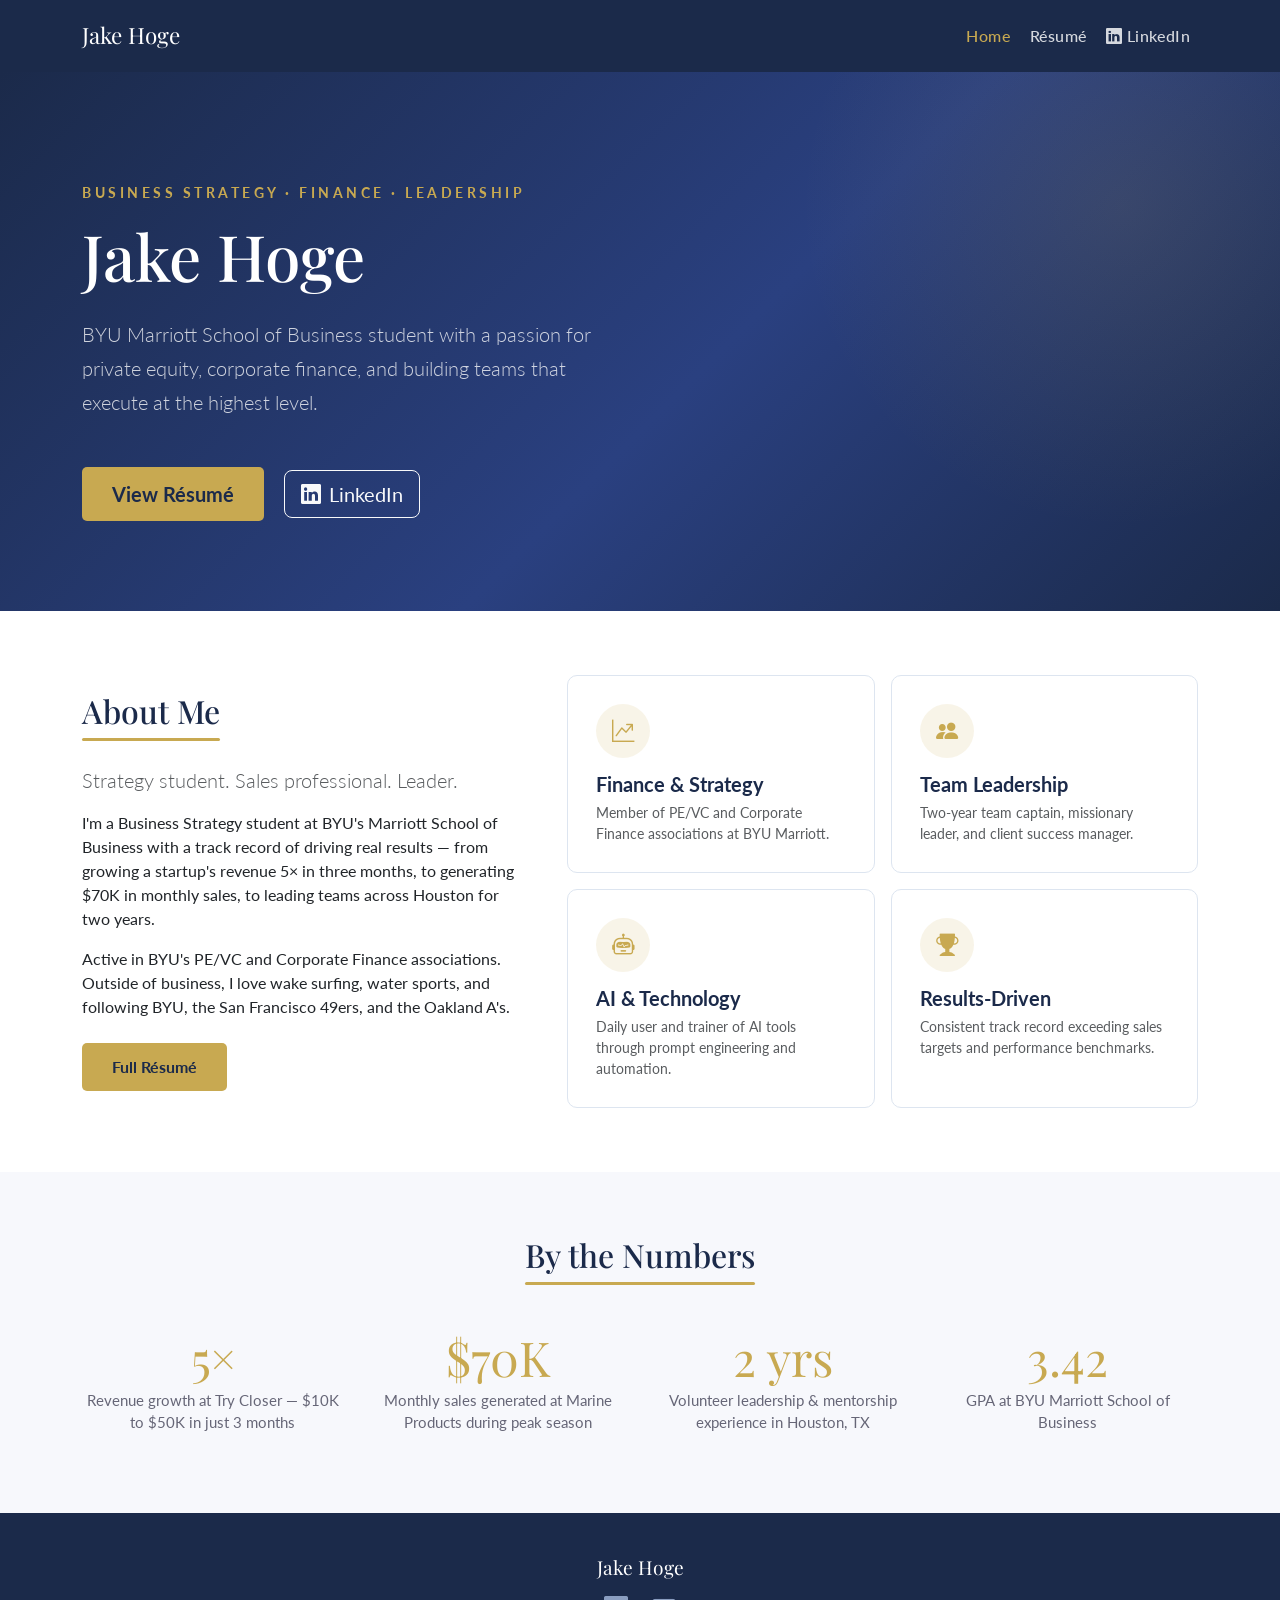
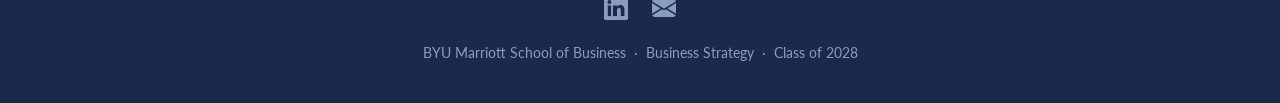
==== index.html @ 703e368c "Add files via upload" ====
<!DOCTYPE html>
<html lang="en">
<head>
  <meta charset="UTF-8">
  <meta name="viewport" content="width=device-width, initial-scale=1">
  <title>Jake Hoge | Portfolio</title>
  <link href="https://cdn.jsdelivr.net/npm/bootstrap@5.3.2/dist/css/bootstrap.min.css" rel="stylesheet">
  <link rel="stylesheet" href="https://cdn.jsdelivr.net/npm/bootstrap-icons@1.11.3/font/bootstrap-icons.css">
  <link href="https://fonts.googleapis.com/css2?family=Playfair+Display:wght@400;700&family=Lato:wght@300;400;700&display=swap" rel="stylesheet">
  <style>
    :root {
      --navy: #1b2a4a;
      --gold: #c8a951;
      --gold-light: #e8d08a;
      --bg-light: #f7f8fc;
    }
    body { font-family: 'Lato', sans-serif; }

    /* NAVBAR */
    .navbar { background: var(--navy) !important; padding: 14px 0; }
    .navbar-brand { font-family: 'Playfair Display', serif; font-size: 1.4rem; color: #fff !important; }
    .nav-link { color: rgba(255,255,255,0.82) !important; font-weight: 500; letter-spacing: 0.4px; transition: color 0.2s; }
    .nav-link:hover, .nav-link.active { color: var(--gold) !important; }

    /* HERO */
    .hero {
      background: linear-gradient(135deg, #1b2a4a 0%, #2a4080 55%, #1b2a4a 100%);
      padding: 110px 0 90px;
      position: relative;
      overflow: hidden;
    }
    .hero::before {
      content: '';
      position: absolute;
      top: -40%;
      right: -15%;
      width: 700px; height: 700px;
      background: radial-gradient(circle, rgba(200,169,81,0.12) 0%, transparent 65%);
      border-radius: 50%;
      pointer-events: none;
    }
    .hero h1 { font-family: 'Playfair Display', serif; font-size: 4rem; color: #fff; line-height: 1.15; }
    .hero .tagline { color: var(--gold); font-size: 0.9rem; letter-spacing: 3.5px; text-transform: uppercase; font-weight: 700; }
    .hero p.lead { color: rgba(255,255,255,0.78); max-width: 540px; line-height: 1.7; }
    .btn-gold { background: var(--gold); color: var(--navy); font-weight: 700; border: none; padding: 12px 30px; border-radius: 5px; transition: background 0.2s; }
    .btn-gold:hover { background: var(--gold-light); color: var(--navy); }

    /* SECTIONS */
    .section-title { font-family: 'Playfair Display', serif; color: var(--navy); display: inline-block; }
    .section-title::after { content: ''; display: block; height: 3px; background: var(--gold); margin-top: 8px; border-radius: 2px; }

    /* FEATURE CARDS */
    .feature-card {
      border: 1px solid #dde5f0;
      border-radius: 10px;
      padding: 28px;
      background: #fff;
      height: 100%;
      transition: box-shadow 0.3s, transform 0.3s;
    }
    .feature-card:hover { box-shadow: 0 10px 30px rgba(0,0,0,0.10); transform: translateY(-4px); }
    .icon-circle {
      width: 54px; height: 54px;
      background: rgba(200,169,81,0.13);
      border-radius: 50%;
      display: flex; align-items: center; justify-content: center;
      font-size: 1.4rem;
      color: var(--gold);
      margin-bottom: 14px;
    }
    .feature-card h5 { font-weight: 700; color: var(--navy); margin-bottom: 6px; }

    /* STAT BOXES */
    .stat-box .stat-num {
      font-family: 'Playfair Display', serif;
      font-size: 3rem;
      color: var(--gold);
      line-height: 1;
    }
    .stat-box p { color: #667; margin-top: 8px; font-size: 0.92rem; }

    /* FOOTER */
    footer { background: var(--navy); color: #8a9dc0; padding: 40px 0; }
    footer a { color: var(--gold); text-decoration: none; }
    footer a:hover { color: var(--gold-light); }
    .social-link { font-size: 1.5rem; color: #8a9dc0; margin: 0 10px; transition: color 0.2s; display: inline-block; }
    .social-link:hover { color: var(--gold); }
  </style>
</head>
<body>

<!-- NAVBAR -->
<nav class="navbar navbar-expand-lg sticky-top">
  <div class="container">
    <a class="navbar-brand" href="index.html">Jake Hoge</a>
    <button class="navbar-toggler border-0" type="button" data-bs-toggle="collapse" data-bs-target="#navmenu">
      <i class="bi bi-list text-white fs-3"></i>
    </button>
    <div class="collapse navbar-collapse" id="navmenu">
      <ul class="navbar-nav ms-auto gap-1">
        <li class="nav-item"><a class="nav-link active" href="index.html">Home</a></li>
        <li class="nav-item"><a class="nav-link" href="resume.html">Résumé</a></li>
        <li class="nav-item">
          <a class="nav-link" href="https://www.linkedin.com/in/jake-hoge" target="_blank">
            <i class="bi bi-linkedin me-1"></i>LinkedIn
          </a>
        </li>
      </ul>
    </div>
  </div>
</nav>

<!-- HERO -->
<section class="hero">
  <div class="container">
    <div class="row">
      <div class="col-lg-7">
        <div class="tagline mb-3">Business Strategy · Finance · Leadership</div>
        <h1 class="mb-4">Jake Hoge</h1>
        <p class="lead mb-5">
          BYU Marriott School of Business student with a passion for private equity, 
          corporate finance, and building teams that execute at the highest level.
        </p>
        <a href="resume.html" class="btn btn-gold btn-lg me-3">View Résumé</a>
        <a href="https://www.linkedin.com/in/jake-hoge" class="btn btn-outline-light btn-lg" target="_blank">
          <i class="bi bi-linkedin me-2"></i>LinkedIn
        </a>
      </div>
    </div>
  </div>
</section>

<!-- ABOUT -->
<section class="py-5 bg-white">
  <div class="container py-3">
    <div class="row g-5 align-items-center">
      <div class="col-lg-5">
        <h2 class="section-title mb-4">About Me</h2>
        <p class="lead text-muted mb-3">Strategy student. Sales professional. Leader.</p>
        <p>
          I'm a Business Strategy student at BYU's Marriott School of Business with a track record 
          of driving real results — from growing a startup's revenue 5× in three months, to generating 
          $70K in monthly sales, to leading teams across Houston for two years.
        </p>
        <p>
          Active in BYU's PE/VC and Corporate Finance associations. Outside of business, I love 
          wake surfing, water sports, and following BYU, the San Francisco 49ers, and the Oakland A's.
        </p>
        <a href="resume.html" class="btn btn-gold mt-2">Full Résumé</a>
      </div>
      <div class="col-lg-7">
        <div class="row g-3">
          <div class="col-sm-6">
            <div class="feature-card">
              <div class="icon-circle"><i class="bi bi-graph-up-arrow"></i></div>
              <h5>Finance & Strategy</h5>
              <p class="text-muted small mb-0">Member of PE/VC and Corporate Finance associations at BYU Marriott.</p>
            </div>
          </div>
          <div class="col-sm-6">
            <div class="feature-card">
              <div class="icon-circle"><i class="bi bi-people-fill"></i></div>
              <h5>Team Leadership</h5>
              <p class="text-muted small mb-0">Two-year team captain, missionary leader, and client success manager.</p>
            </div>
          </div>
          <div class="col-sm-6">
            <div class="feature-card">
              <div class="icon-circle"><i class="bi bi-robot"></i></div>
              <h5>AI & Technology</h5>
              <p class="text-muted small mb-0">Daily user and trainer of AI tools through prompt engineering and automation.</p>
            </div>
          </div>
          <div class="col-sm-6">
            <div class="feature-card">
              <div class="icon-circle"><i class="bi bi-trophy-fill"></i></div>
              <h5>Results-Driven</h5>
              <p class="text-muted small mb-0">Consistent track record exceeding sales targets and performance benchmarks.</p>
            </div>
          </div>
        </div>
      </div>
    </div>
  </div>
</section>

<!-- STATS -->
<section class="py-5" style="background: var(--bg-light)">
  <div class="container py-3 text-center">
    <h2 class="section-title mb-5">By the Numbers</h2>
    <div class="row g-4">
      <div class="col-6 col-md-3 stat-box">
        <div class="stat-num">5×</div>
        <p>Revenue growth at Try Closer — $10K to $50K in just 3 months</p>
      </div>
      <div class="col-6 col-md-3 stat-box">
        <div class="stat-num">$70K</div>
        <p>Monthly sales generated at Marine Products during peak season</p>
      </div>
      <div class="col-6 col-md-3 stat-box">
        <div class="stat-num">2 yrs</div>
        <p>Volunteer leadership & mentorship experience in Houston, TX</p>
      </div>
      <div class="col-6 col-md-3 stat-box">
        <div class="stat-num">3.42</div>
        <p>GPA at BYU Marriott School of Business</p>
      </div>
    </div>
  </div>
</section>

<!-- FOOTER -->
<footer>
  <div class="container text-center">
    <p class="mb-2" style="color:#fff; font-family:'Playfair Display',serif; font-size:1.2rem;">Jake Hoge</p>
    <div class="mb-3">
      <a href="https://www.linkedin.com/in/jake-hoge" class="social-link" target="_blank"><i class="bi bi-linkedin"></i></a>
      <a href="mailto:spamstinks@spam.com" class="social-link"><i class="bi bi-envelope-fill"></i></a>
    </div>
    <p class="mb-0 small">BYU Marriott School of Business &nbsp;·&nbsp; Business Strategy &nbsp;·&nbsp; Class of 2028</p>
  </div>
</footer>

<script src="https://cdn.jsdelivr.net/npm/bootstrap@5.3.2/dist/js/bootstrap.bundle.min.js"></script>
</body>
</html>
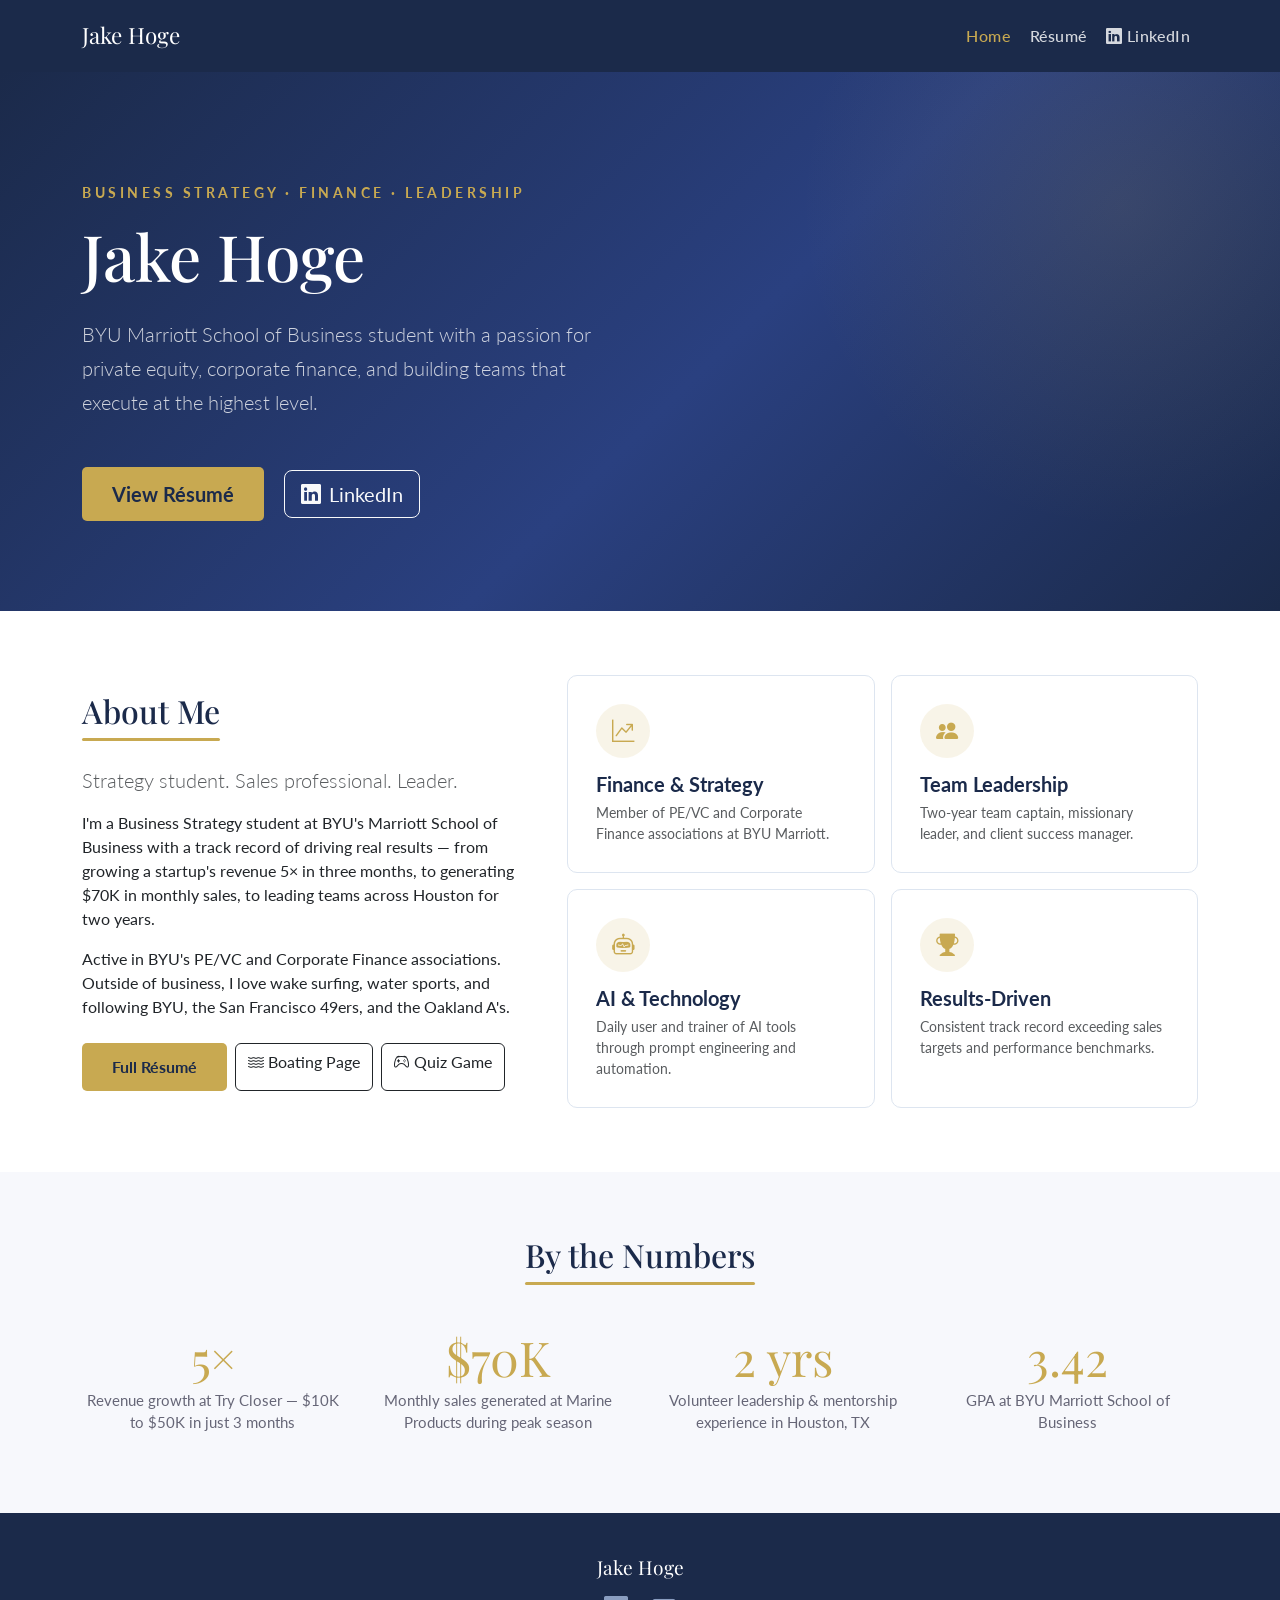
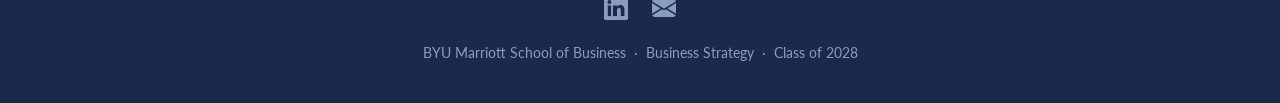
==== commit fd0d2bbe: "Update index.html" ====
--- a/index.html
+++ b/index.html
@@ -146,7 +146,16 @@
           Active in BYU's PE/VC and Corporate Finance associations. Outside of business, I love 
           wake surfing, water sports, and following BYU, the San Francisco 49ers, and the Oakland A's.
         </p>
-        <a href="resume.html" class="btn btn-gold mt-2">Full Résumé</a>
+        
+        <div class="d-flex flex-wrap gap-2 mt-4">
+          <a href="resume.html" class="btn btn-gold">Full Résumé</a>
+          <a href="scratch.html" class="btn btn-outline-dark">
+            <i class="bi bi-water"></i> Boating Page
+          </a>
+          <a href="app.html" class="btn btn-outline-dark">
+            <i class="bi bi-controller"></i> Quiz Game
+          </a>
+        </div>
       </div>
       <div class="col-lg-7">
         <div class="row g-3">
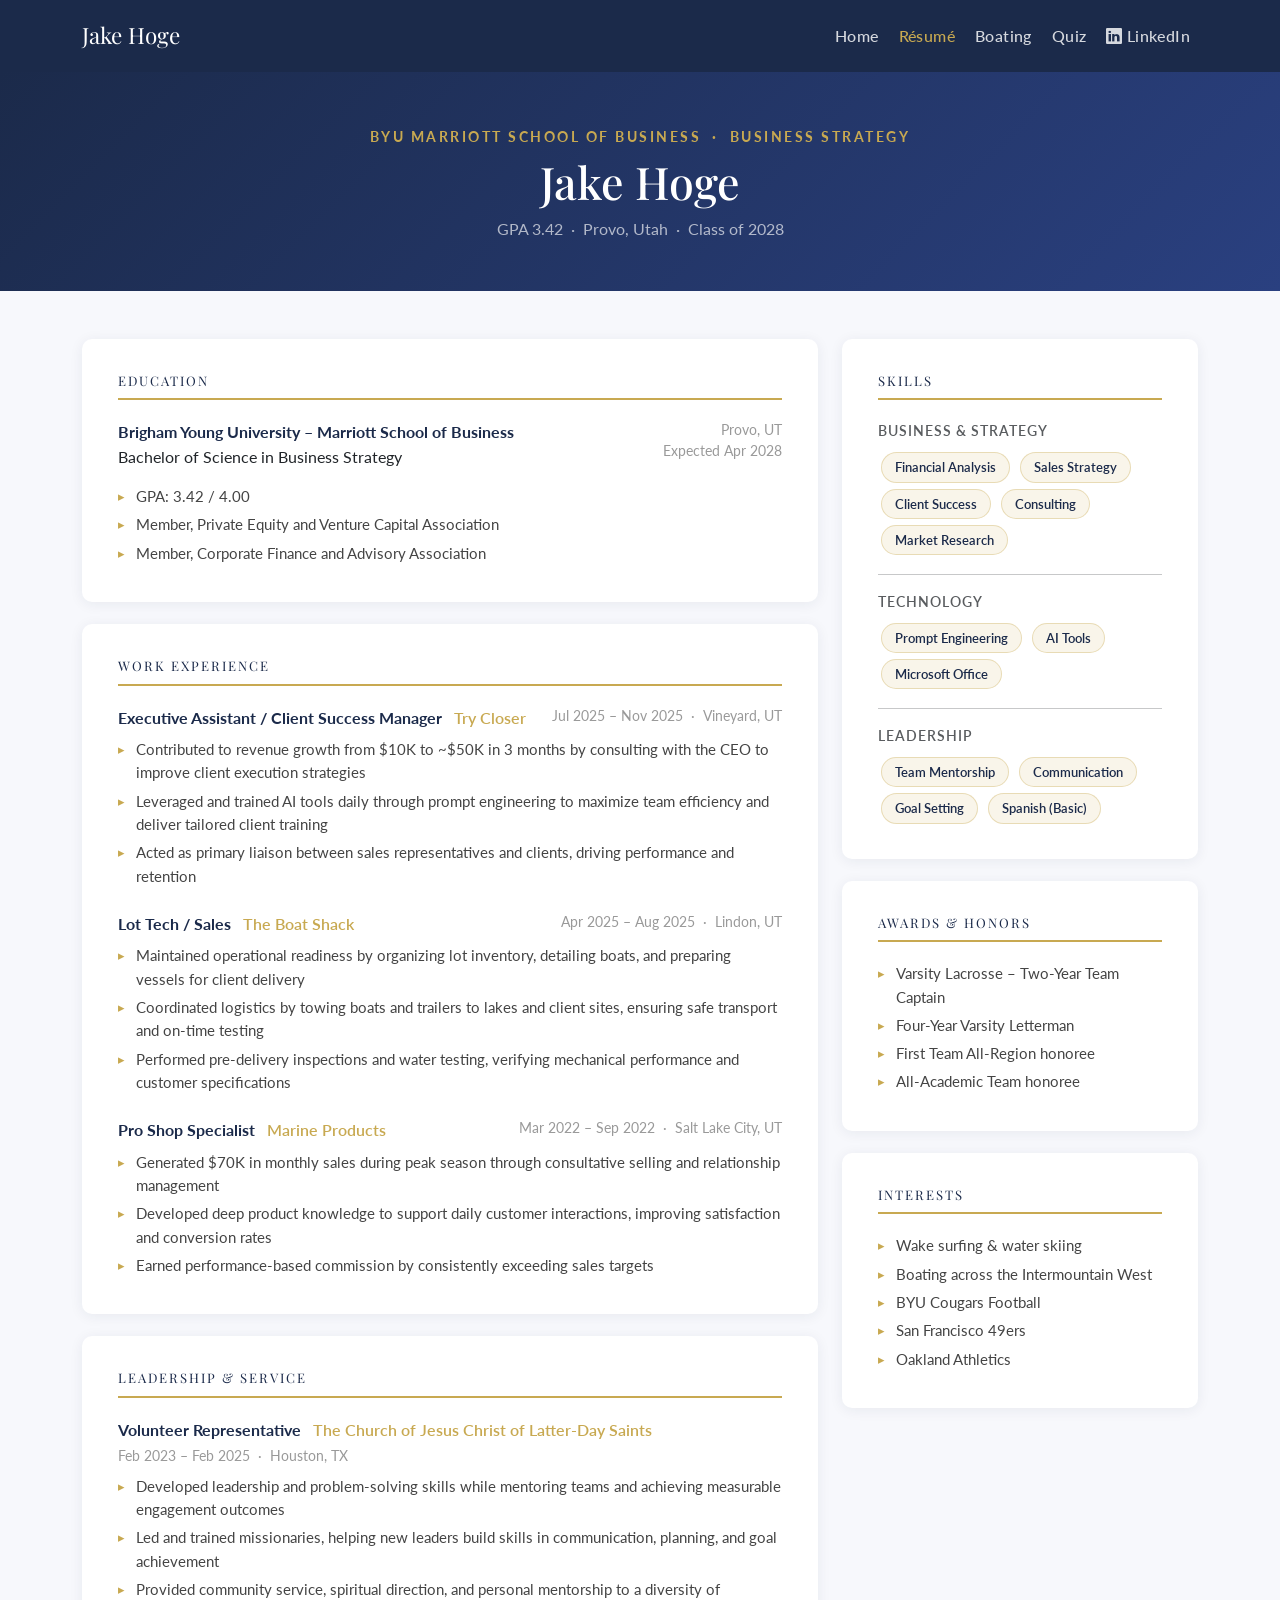
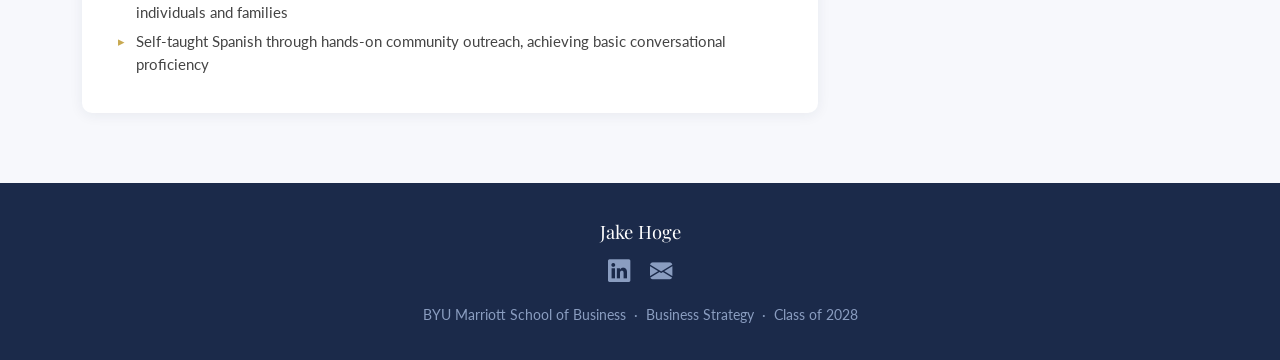
==== commit 80439ff9: "Update index.html" ====
--- a/index.html
+++ b/index.html
@@ -3,7 +3,7 @@
 <head>
   <meta charset="UTF-8">
   <meta name="viewport" content="width=device-width, initial-scale=1">
-  <title>Jake Hoge | Portfolio</title>
+  <title>Jake Hoge | Résumé</title>
   <link href="https://cdn.jsdelivr.net/npm/bootstrap@5.3.2/dist/css/bootstrap.min.css" rel="stylesheet">
   <link rel="stylesheet" href="https://cdn.jsdelivr.net/npm/bootstrap-icons@1.11.3/font/bootstrap-icons.css">
   <link href="https://fonts.googleapis.com/css2?family=Playfair+Display:wght@400;700&family=Lato:wght@300;400;700&display=swap" rel="stylesheet">
@@ -14,7 +14,7 @@
       --gold-light: #e8d08a;
       --bg-light: #f7f8fc;
     }
-    body { font-family: 'Lato', sans-serif; }
+    body { font-family: 'Lato', sans-serif; background: var(--bg-light); }
 
     /* NAVBAR */
     .navbar { background: var(--navy) !important; padding: 14px 0; }
@@ -22,74 +22,67 @@
     .nav-link { color: rgba(255,255,255,0.82) !important; font-weight: 500; letter-spacing: 0.4px; transition: color 0.2s; }
     .nav-link:hover, .nav-link.active { color: var(--gold) !important; }
 
-    /* HERO */
-    .hero {
-      background: linear-gradient(135deg, #1b2a4a 0%, #2a4080 55%, #1b2a4a 100%);
-      padding: 110px 0 90px;
-      position: relative;
-      overflow: hidden;
-    }
-    .hero::before {
-      content: '';
-      position: absolute;
-      top: -40%;
-      right: -15%;
-      width: 700px; height: 700px;
-      background: radial-gradient(circle, rgba(200,169,81,0.12) 0%, transparent 65%);
-      border-radius: 50%;
-      pointer-events: none;
-    }
-    .hero h1 { font-family: 'Playfair Display', serif; font-size: 4rem; color: #fff; line-height: 1.15; }
-    .hero .tagline { color: var(--gold); font-size: 0.9rem; letter-spacing: 3.5px; text-transform: uppercase; font-weight: 700; }
-    .hero p.lead { color: rgba(255,255,255,0.78); max-width: 540px; line-height: 1.7; }
-    .btn-gold { background: var(--gold); color: var(--navy); font-weight: 700; border: none; padding: 12px 30px; border-radius: 5px; transition: background 0.2s; }
-    .btn-gold:hover { background: var(--gold-light); color: var(--navy); }
-
-    /* SECTIONS */
-    .section-title { font-family: 'Playfair Display', serif; color: var(--navy); display: inline-block; }
-    .section-title::after { content: ''; display: block; height: 3px; background: var(--gold); margin-top: 8px; border-radius: 2px; }
-
-    /* FEATURE CARDS */
-    .feature-card {
-      border: 1px solid #dde5f0;
+    /* RESUME HEADER */
+    .resume-header {
+      background: linear-gradient(135deg, #1b2a4a 0%, #2a4080 100%);
+      padding: 55px 0 50px;
+      color: #fff;
+    }
+    .resume-header h1 { font-family: 'Playfair Display', serif; font-size: 2.8rem; }
+    .resume-header .subtitle { color: var(--gold); letter-spacing: 2.5px; text-transform: uppercase; font-size: 0.85rem; font-weight: 700; }
+
+    /* RESUME CARD */
+    .r-card {
+      background: #fff;
       border-radius: 10px;
-      padding: 28px;
-      background: #fff;
-      height: 100%;
-      transition: box-shadow 0.3s, transform 0.3s;
-    }
-    .feature-card:hover { box-shadow: 0 10px 30px rgba(0,0,0,0.10); transform: translateY(-4px); }
-    .icon-circle {
-      width: 54px; height: 54px;
-      background: rgba(200,169,81,0.13);
-      border-radius: 50%;
-      display: flex; align-items: center; justify-content: center;
-      font-size: 1.4rem;
-      color: var(--gold);
-      margin-bottom: 14px;
-    }
-    .feature-card h5 { font-weight: 700; color: var(--navy); margin-bottom: 6px; }
-
-    /* STAT BOXES */
-    .stat-box .stat-num {
+      box-shadow: 0 2px 14px rgba(27,42,74,0.07);
+      padding: 32px 36px;
+      margin-bottom: 22px;
+    }
+
+    /* SECTION HEADINGS */
+    .r-heading {
       font-family: 'Playfair Display', serif;
-      font-size: 3rem;
-      color: var(--gold);
-      line-height: 1;
-    }
-    .stat-box p { color: #667; margin-top: 8px; font-size: 0.92rem; }
+      color: var(--navy);
+      font-size: 0.82rem;
+      text-transform: uppercase;
+      letter-spacing: 2px;
+      border-bottom: 2px solid var(--gold);
+      padding-bottom: 8px;
+      margin-bottom: 20px;
+    }
+
+    /* JOB ENTRIES */
+    .job-title { font-weight: 700; color: var(--navy); font-size: 1.02rem; }
+    .company-name { color: var(--gold); font-weight: 600; }
+    .date-loc { color: #999; font-size: 0.85rem; }
+
+    /* BULLETS */
+    .r-bullet { position: relative; padding-left: 18px; color: #444; font-size: 0.94rem; margin-bottom: 5px; line-height: 1.55; }
+    .r-bullet::before { content: '▸'; position: absolute; left: 0; color: var(--gold); font-size: 0.8rem; top: 2px; }
+
+    /* SKILL TAGS */
+    .skill-tag {
+      display: inline-block;
+      background: rgba(200,169,81,0.12);
+      color: var(--navy);
+      border: 1px solid rgba(200,169,81,0.35);
+      border-radius: 20px;
+      padding: 4px 13px;
+      font-size: 0.84rem;
+      font-weight: 600;
+      margin: 3px;
+    }
 
     /* FOOTER */
-    footer { background: var(--navy); color: #8a9dc0; padding: 40px 0; }
+    footer { background: var(--navy); color: #8a9dc0; padding: 35px 0; }
     footer a { color: var(--gold); text-decoration: none; }
-    footer a:hover { color: var(--gold-light); }
-    .social-link { font-size: 1.5rem; color: #8a9dc0; margin: 0 10px; transition: color 0.2s; display: inline-block; }
+    .social-link { font-size: 1.4rem; color: #8a9dc0; margin: 0 8px; transition: color 0.2s; display: inline-block; }
     .social-link:hover { color: var(--gold); }
   </style>
 </head>
 <body>
 
-<!-- NAVBAR -->
 <nav class="navbar navbar-expand-lg sticky-top">
   <div class="container">
     <a class="navbar-brand" href="index.html">Jake Hoge</a>
@@ -98,8 +91,10 @@
     </button>
     <div class="collapse navbar-collapse" id="navmenu">
       <ul class="navbar-nav ms-auto gap-1">
-        <li class="nav-item"><a class="nav-link active" href="index.html">Home</a></li>
-        <li class="nav-item"><a class="nav-link" href="resume.html">Résumé</a></li>
+        <li class="nav-item"><a class="nav-link" href="index.html">Home</a></li>
+        <li class="nav-item"><a class="nav-link active" href="resume.html">Résumé</a></li>
+        <li class="nav-item"><a class="nav-link" href="scratch.html">Boating</a></li>
+        <li class="nav-item"><a class="nav-link" href="app.html">Quiz</a></li>
         <li class="nav-item">
           <a class="nav-link" href="https://www.linkedin.com/in/jake-hoge" target="_blank">
             <i class="bi bi-linkedin me-1"></i>LinkedIn
@@ -110,118 +105,156 @@
   </div>
 </nav>
 
-<!-- HERO -->
-<section class="hero">
+<div class="resume-header text-center">
   <div class="container">
-    <div class="row">
-      <div class="col-lg-7">
-        <div class="tagline mb-3">Business Strategy · Finance · Leadership</div>
-        <h1 class="mb-4">Jake Hoge</h1>
-        <p class="lead mb-5">
-          BYU Marriott School of Business student with a passion for private equity, 
-          corporate finance, and building teams that execute at the highest level.
-        </p>
-        <a href="resume.html" class="btn btn-gold btn-lg me-3">View Résumé</a>
-        <a href="https://www.linkedin.com/in/jake-hoge" class="btn btn-outline-light btn-lg" target="_blank">
-          <i class="bi bi-linkedin me-2"></i>LinkedIn
-        </a>
-      </div>
-    </div>
-  </div>
-</section>
-
-<!-- ABOUT -->
-<section class="py-5 bg-white">
-  <div class="container py-3">
-    <div class="row g-5 align-items-center">
-      <div class="col-lg-5">
-        <h2 class="section-title mb-4">About Me</h2>
-        <p class="lead text-muted mb-3">Strategy student. Sales professional. Leader.</p>
-        <p>
-          I'm a Business Strategy student at BYU's Marriott School of Business with a track record 
-          of driving real results — from growing a startup's revenue 5× in three months, to generating 
-          $70K in monthly sales, to leading teams across Houston for two years.
-        </p>
-        <p>
-          Active in BYU's PE/VC and Corporate Finance associations. Outside of business, I love 
-          wake surfing, water sports, and following BYU, the San Francisco 49ers, and the Oakland A's.
-        </p>
-        
-        <div class="d-flex flex-wrap gap-2 mt-4">
-          <a href="resume.html" class="btn btn-gold">Full Résumé</a>
-          <a href="scratch.html" class="btn btn-outline-dark">
-            <i class="bi bi-water"></i> Boating Page
-          </a>
-          <a href="app.html" class="btn btn-outline-dark">
-            <i class="bi bi-controller"></i> Quiz Game
-          </a>
-        </div>
-      </div>
-      <div class="col-lg-7">
-        <div class="row g-3">
-          <div class="col-sm-6">
-            <div class="feature-card">
-              <div class="icon-circle"><i class="bi bi-graph-up-arrow"></i></div>
-              <h5>Finance & Strategy</h5>
-              <p class="text-muted small mb-0">Member of PE/VC and Corporate Finance associations at BYU Marriott.</p>
+    <div class="subtitle mb-2">BYU Marriott School of Business &nbsp;·&nbsp; Business Strategy</div>
+    <h1 class="mb-2">Jake Hoge</h1>
+    <p class="mb-0" style="color:rgba(255,255,255,0.65);">GPA 3.42 &nbsp;·&nbsp; Provo, Utah &nbsp;·&nbsp; Class of 2028</p>
+  </div>
+</div>
+
+<div class="container py-5">
+  <div class="row g-4">
+
+    <div class="col-lg-8">
+
+      <div class="r-card">
+        <div class="r-heading">Education</div>
+        <div class="d-flex justify-content-between flex-wrap gap-2">
+          <div>
+            <div class="job-title">Brigham Young University &ndash; Marriott School of Business</div>
+            <div>Bachelor of Science in Business Strategy</div>
+          </div>
+          <div class="text-end">
+            <div class="date-loc">Provo, UT</div>
+            <div class="date-loc">Expected Apr 2028</div>
+          </div>
+        </div>
+        <div class="mt-3">
+          <div class="r-bullet">GPA: 3.42 / 4.00</div>
+          <div class="r-bullet">Member, Private Equity and Venture Capital Association</div>
+          <div class="r-bullet">Member, Corporate Finance and Advisory Association</div>
+        </div>
+      </div>
+
+      <div class="r-card">
+        <div class="r-heading">Work Experience</div>
+
+        <div class="mb-4">
+          <div class="d-flex justify-content-between flex-wrap gap-1">
+            <div>
+              <span class="job-title">Executive Assistant / Client Success Manager</span>
+              <span class="ms-2 company-name">Try Closer</span>
             </div>
-          </div>
-          <div class="col-sm-6">
-            <div class="feature-card">
-              <div class="icon-circle"><i class="bi bi-people-fill"></i></div>
-              <h5>Team Leadership</h5>
-              <p class="text-muted small mb-0">Two-year team captain, missionary leader, and client success manager.</p>
+            <div class="date-loc">Jul 2025 – Nov 2025 &nbsp;·&nbsp; Vineyard, UT</div>
+          </div>
+          <div class="mt-2">
+            <div class="r-bullet">Contributed to revenue growth from $10K to ~$50K in 3 months by consulting with the CEO to improve client execution strategies</div>
+            <div class="r-bullet">Leveraged and trained AI tools daily through prompt engineering to maximize team efficiency and deliver tailored client training</div>
+            <div class="r-bullet">Acted as primary liaison between sales representatives and clients, driving performance and retention</div>
+          </div>
+        </div>
+
+        <div class="mb-4">
+          <div class="d-flex justify-content-between flex-wrap gap-1">
+            <div>
+              <span class="job-title">Lot Tech / Sales</span>
+              <span class="ms-2 company-name">The Boat Shack</span>
             </div>
-          </div>
-          <div class="col-sm-6">
-            <div class="feature-card">
-              <div class="icon-circle"><i class="bi bi-robot"></i></div>
-              <h5>AI & Technology</h5>
-              <p class="text-muted small mb-0">Daily user and trainer of AI tools through prompt engineering and automation.</p>
+            <div class="date-loc">Apr 2025 – Aug 2025 &nbsp;·&nbsp; Lindon, UT</div>
+          </div>
+          <div class="mt-2">
+            <div class="r-bullet">Maintained operational readiness by organizing lot inventory, detailing boats, and preparing vessels for client delivery</div>
+            <div class="r-bullet">Coordinated logistics by towing boats and trailers to lakes and client sites, ensuring safe transport and on-time testing</div>
+            <div class="r-bullet">Performed pre-delivery inspections and water testing, verifying mechanical performance and customer specifications</div>
+          </div>
+        </div>
+
+        <div>
+          <div class="d-flex justify-content-between flex-wrap gap-1">
+            <div>
+              <span class="job-title">Pro Shop Specialist</span>
+              <span class="ms-2 company-name">Marine Products</span>
             </div>
-          </div>
-          <div class="col-sm-6">
-            <div class="feature-card">
-              <div class="icon-circle"><i class="bi bi-trophy-fill"></i></div>
-              <h5>Results-Driven</h5>
-              <p class="text-muted small mb-0">Consistent track record exceeding sales targets and performance benchmarks.</p>
-            </div>
-          </div>
-        </div>
-      </div>
-    </div>
-  </div>
-</section>
-
-<!-- STATS -->
-<section class="py-5" style="background: var(--bg-light)">
-  <div class="container py-3 text-center">
-    <h2 class="section-title mb-5">By the Numbers</h2>
-    <div class="row g-4">
-      <div class="col-6 col-md-3 stat-box">
-        <div class="stat-num">5×</div>
-        <p>Revenue growth at Try Closer — $10K to $50K in just 3 months</p>
-      </div>
-      <div class="col-6 col-md-3 stat-box">
-        <div class="stat-num">$70K</div>
-        <p>Monthly sales generated at Marine Products during peak season</p>
-      </div>
-      <div class="col-6 col-md-3 stat-box">
-        <div class="stat-num">2 yrs</div>
-        <p>Volunteer leadership & mentorship experience in Houston, TX</p>
-      </div>
-      <div class="col-6 col-md-3 stat-box">
-        <div class="stat-num">3.42</div>
-        <p>GPA at BYU Marriott School of Business</p>
-      </div>
-    </div>
-  </div>
-</section>
-
-<!-- FOOTER -->
+            <div class="date-loc">Mar 2022 – Sep 2022 &nbsp;·&nbsp; Salt Lake City, UT</div>
+          </div>
+          <div class="mt-2">
+            <div class="r-bullet">Generated $70K in monthly sales during peak season through consultative selling and relationship management</div>
+            <div class="r-bullet">Developed deep product knowledge to support daily customer interactions, improving satisfaction and conversion rates</div>
+            <div class="r-bullet">Earned performance-based commission by consistently exceeding sales targets</div>
+          </div>
+        </div>
+      </div>
+
+      <div class="r-card">
+        <div class="r-heading">Leadership &amp; Service</div>
+        <div class="d-flex justify-content-between flex-wrap gap-1">
+          <div>
+            <span class="job-title">Volunteer Representative</span>
+            <span class="ms-2 company-name">The Church of Jesus Christ of Latter-Day Saints</span>
+          </div>
+          <div class="date-loc">Feb 2023 – Feb 2025 &nbsp;·&nbsp; Houston, TX</div>
+        </div>
+        <div class="mt-2">
+          <div class="r-bullet">Developed leadership and problem-solving skills while mentoring teams and achieving measurable engagement outcomes</div>
+          <div class="r-bullet">Led and trained missionaries, helping new leaders build skills in communication, planning, and goal achievement</div>
+          <div class="r-bullet">Provided community service, spiritual direction, and personal mentorship to a diversity of individuals and families</div>
+          <div class="r-bullet">Self-taught Spanish through hands-on community outreach, achieving basic conversational proficiency</div>
+        </div>
+      </div>
+
+    </div>
+
+    <div class="col-lg-4">
+
+      <div class="r-card">
+        <div class="r-heading">Skills</div>
+
+        <p class="text-muted small fw-semibold mb-2 text-uppercase" style="letter-spacing:1px;">Business &amp; Strategy</p>
+        <span class="skill-tag">Financial Analysis</span>
+        <span class="skill-tag">Sales Strategy</span>
+        <span class="skill-tag">Client Success</span>
+        <span class="skill-tag">Consulting</span>
+        <span class="skill-tag">Market Research</span>
+
+        <hr class="my-3">
+        <p class="text-muted small fw-semibold mb-2 text-uppercase" style="letter-spacing:1px;">Technology</p>
+        <span class="skill-tag">Prompt Engineering</span>
+        <span class="skill-tag">AI Tools</span>
+        <span class="skill-tag">Microsoft Office</span>
+
+        <hr class="my-3">
+        <p class="text-muted small fw-semibold mb-2 text-uppercase" style="letter-spacing:1px;">Leadership</p>
+        <span class="skill-tag">Team Mentorship</span>
+        <span class="skill-tag">Communication</span>
+        <span class="skill-tag">Goal Setting</span>
+        <span class="skill-tag">Spanish (Basic)</span>
+      </div>
+
+      <div class="r-card">
+        <div class="r-heading">Awards &amp; Honors</div>
+        <div class="r-bullet">Varsity Lacrosse – Two-Year Team Captain</div>
+        <div class="r-bullet">Four-Year Varsity Letterman</div>
+        <div class="r-bullet">First Team All-Region honoree</div>
+        <div class="r-bullet">All-Academic Team honoree</div>
+      </div>
+
+      <div class="r-card">
+        <div class="r-heading">Interests</div>
+        <div class="r-bullet">Wake surfing &amp; water skiing</div>
+        <div class="r-bullet">Boating across the Intermountain West</div>
+        <div class="r-bullet">BYU Cougars Football</div>
+        <div class="r-bullet">San Francisco 49ers</div>
+        <div class="r-bullet">Oakland Athletics</div>
+      </div>
+
+    </div>
+  </div>
+</div>
+
 <footer>
   <div class="container text-center">
-    <p class="mb-2" style="color:#fff; font-family:'Playfair Display',serif; font-size:1.2rem;">Jake Hoge</p>
+    <p class="mb-2" style="color:#fff; font-family:'Playfair Display',serif; font-size:1.15rem;">Jake Hoge</p>
     <div class="mb-3">
       <a href="https://www.linkedin.com/in/jake-hoge" class="social-link" target="_blank"><i class="bi bi-linkedin"></i></a>
       <a href="mailto:spamstinks@spam.com" class="social-link"><i class="bi bi-envelope-fill"></i></a>
